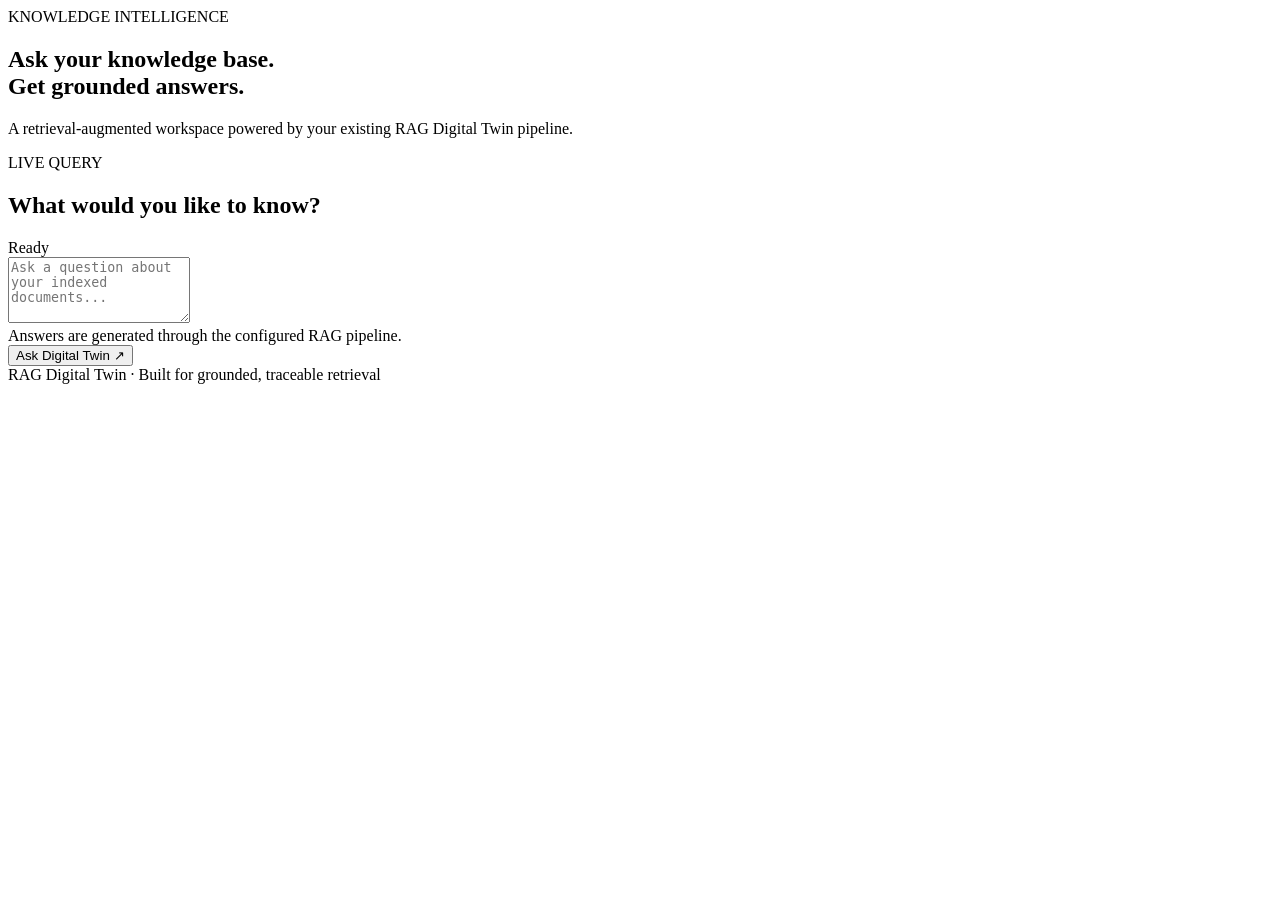
==== public/index.html @ 06cfce9b "Fix Vercel static frontend routing" ====
<!doctype html>
<html lang="en">
  <head>
    <meta charset="UTF-8" />
    <meta name="viewport" content="width=device-width, initial-scale=1.0" />
    <meta name="description" content="RAG Digital Twin — grounded answers with source attribution." />
    <title>RAG Digital Twin</title>
    <link rel="stylesheet" href="/styles.css" />
  </head>
  <body>
    <main class="shell">
      <section class="hero">
        <div class="eyebrow">KNOWLEDGE INTELLIGENCE</div>
        <h1>Ask your knowledge base.<br /><span>Get grounded answers.</span></h1>
        <p class="subtitle">A retrieval-augmented workspace powered by your existing RAG Digital Twin pipeline.</p>
      </section>

      <section class="workspace" aria-label="RAG query workspace">
        <div class="workspace-top">
          <div>
            <div class="section-label">LIVE QUERY</div>
            <h2>What would you like to know?</h2>
          </div>
          <div id="status" class="status"><span></span> Ready</div>
        </div>

        <form id="query-form">
          <textarea id="question" rows="4" required placeholder="Ask a question about your indexed documents..."></textarea>
          <div class="form-bottom">
            <div class="hint">Answers are generated through the configured RAG pipeline.</div>
            <button type="submit" id="submit">Ask Digital Twin <span>↗</span></button>
          </div>
        </form>

        <div id="error" class="message error" hidden></div>
        <article id="answer-card" class="answer-card" hidden>
          <div class="answer-header"><span class="section-label">RESPONSE</span><span id="time"></span></div>
          <div id="answer" class="answer"></div>
          <div class="meta-row"><span id="model"></span><span id="confidence"></span></div>
          <div class="sources-block">
            <div class="section-label">SOURCES</div>
            <ul id="sources"></ul>
          </div>
        </article>
      </section>
      <footer>RAG Digital Twin · Built for grounded, traceable retrieval</footer>
    </main>
    <script src="/app.js" defer></script>
  </body>
</html>
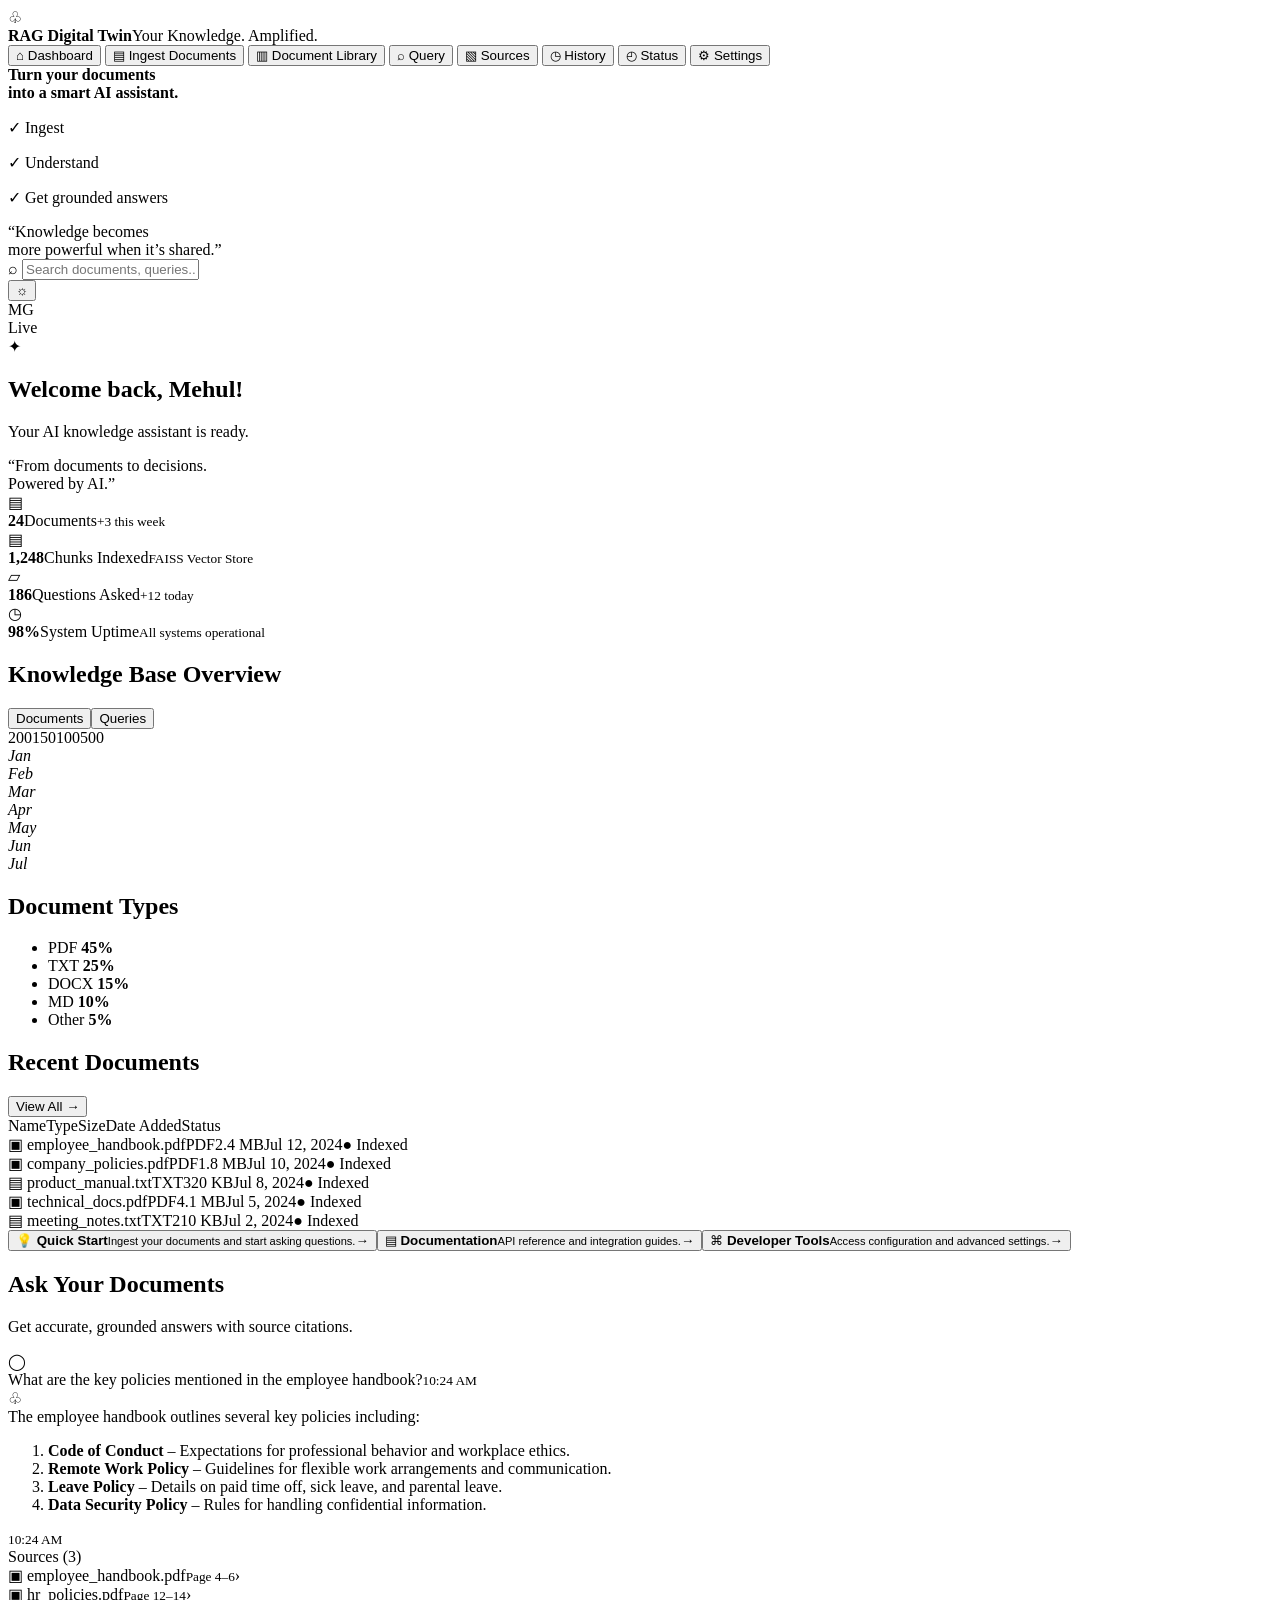
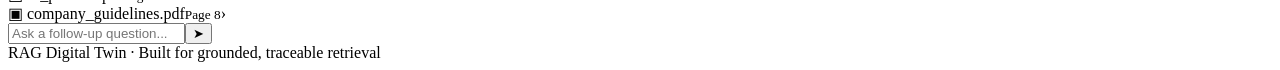
==== commit 401ecea2: "Build dashboard-style RAG workspace UI" ====
--- a/public/index.html
+++ b/public/index.html
@@ -1,50 +1,52 @@
 <!doctype html>
 <html lang="en">
-  <head>
-    <meta charset="UTF-8" />
-    <meta name="viewport" content="width=device-width, initial-scale=1.0" />
-    <meta name="description" content="RAG Digital Twin — grounded answers with source attribution." />
-    <title>RAG Digital Twin</title>
-    <link rel="stylesheet" href="/styles.css" />
-  </head>
-  <body>
-    <main class="shell">
-      <section class="hero">
-        <div class="eyebrow">KNOWLEDGE INTELLIGENCE</div>
-        <h1>Ask your knowledge base.<br /><span>Get grounded answers.</span></h1>
-        <p class="subtitle">A retrieval-augmented workspace powered by your existing RAG Digital Twin pipeline.</p>
+<head>
+  <meta charset="UTF-8" />
+  <meta name="viewport" content="width=device-width, initial-scale=1.0" />
+  <meta name="description" content="RAG Digital Twin workspace" />
+  <title>RAG Digital Twin · Dashboard</title>
+  <link rel="stylesheet" href="/styles.css" />
+</head>
+<body>
+  <div class="app-shell">
+    <aside class="sidebar">
+      <div class="brand"><div class="brand-mark">♧</div><div><strong>RAG Digital Twin</strong><span>Your Knowledge. Amplified.</span></div></div>
+      <nav class="nav" aria-label="Primary navigation">
+        <button class="nav-item active" data-section="Dashboard">⌂ <span>Dashboard</span></button>
+        <button class="nav-item" data-section="Ingest Documents">▤ <span>Ingest Documents</span></button>
+        <button class="nav-item" data-section="Document Library">▥ <span>Document Library</span></button>
+        <button class="nav-item" data-section="Query">⌕ <span>Query</span></button>
+        <button class="nav-item" data-section="Sources">▧ <span>Sources</span></button>
+        <button class="nav-item" data-section="History">◷ <span>History</span></button>
+        <button class="nav-item" data-section="Status">◴ <span>Status</span></button>
+        <button class="nav-item" data-section="Settings">⚙ <span>Settings</span></button>
+      </nav>
+      <div class="sidebar-card"><b>Turn your documents<br/>into a smart AI assistant.</b><p>✓ Ingest</p><p>✓ Understand</p><p>✓ Get grounded answers</p></div>
+      <div class="sidebar-quote">“Knowledge becomes<br/>more powerful when it’s shared.”<div class="quote-line"></div></div>
+    </aside>
+    <main class="main">
+      <header class="topbar"><div class="search">⌕ <input placeholder="Search documents, queries..." aria-label="Search" /></div><button class="icon-button" id="theme">☼</button><div class="profile">MG</div><div class="live"><i></i> Live</div></header>
+      <section class="content">
+        <div class="welcome"><div><div class="welcome-kicker">✦</div><h1>Welcome back, Mehul!</h1><p>Your AI knowledge assistant is ready.</p></div><div class="welcome-art">“From documents to decisions.<br/>Powered by AI.”</div></div>
+        <div class="stats-grid">
+          <div class="stat-card"><div class="stat-icon purple">▤</div><div><strong>24</strong><span>Documents</span><small>+3 this week</small></div></div>
+          <div class="stat-card"><div class="stat-icon green">▤</div><div><strong>1,248</strong><span>Chunks Indexed</span><small class="muted">FAISS Vector Store</small></div></div>
+          <div class="stat-card"><div class="stat-icon blue">▱</div><div><strong>186</strong><span>Questions Asked</span><small>+12 today</small></div></div>
+          <div class="stat-card"><div class="stat-icon pink">◷</div><div><strong>98%</strong><span>System Uptime</span><small class="muted">All systems operational</small></div></div>
+        </div>
+        <div class="dashboard-grid">
+          <div class="left-column">
+            <div class="panel chart-panel"><div class="panel-heading"><h2>Knowledge Base Overview</h2><div class="tabs"><button class="selected">Documents</button><button>Queries</button></div></div><div class="chart"><div class="y-labels"><span>200</span><span>150</span><span>100</span><span>50</span><span>0</span></div><div class="bars"><div style="height:25%"><em>Jan</em></div><div style="height:40%"><em>Feb</em></div><div style="height:53%"><em>Mar</em></div><div style="height:60%"><em>Apr</em></div><div style="height:67%"><em>May</em></div><div style="height:53%"><em>Jun</em></div><div style="height:80%"><em>Jul</em></div></div></div></div>
+            <div class="panel types-panel"><div class="panel-heading"><h2>Document Types</h2></div><div class="donut-row"><div class="donut"></div><ul class="legend"><li><i class="dot pdf"></i>PDF <b>45%</b></li><li><i class="dot txt"></i>TXT <b>25%</b></li><li><i class="dot docx"></i>DOCX <b>15%</b></li><li><i class="dot md"></i>MD <b>10%</b></li><li><i class="dot other"></i>Other <b>5%</b></li></ul></div></div>
+            <div class="panel recent"><div class="panel-heading"><h2>Recent Documents</h2><button class="link-btn">View All →</button></div><div class="table"><div class="table-head"><span>Name</span><span>Type</span><span>Size</span><span>Date Added</span><span>Status</span></div><div class="table-row"><span>▣ employee_handbook.pdf</span><span>PDF</span><span>2.4 MB</span><span>Jul 12, 2024</span><span class="indexed">● Indexed</span></div><div class="table-row"><span>▣ company_policies.pdf</span><span>PDF</span><span>1.8 MB</span><span>Jul 10, 2024</span><span class="indexed">● Indexed</span></div><div class="table-row"><span>▤ product_manual.txt</span><span>TXT</span><span>320 KB</span><span>Jul 8, 2024</span><span class="indexed">● Indexed</span></div><div class="table-row"><span>▣ technical_docs.pdf</span><span>PDF</span><span>4.1 MB</span><span>Jul 5, 2024</span><span class="indexed">● Indexed</span></div><div class="table-row"><span>▤ meeting_notes.txt</span><span>TXT</span><span>210 KB</span><span>Jul 2, 2024</span><span class="indexed">● Indexed</span></div></div></div>
+            <div class="quick-grid"><button class="quick-card" data-section="Ingest Documents">💡 <span><b>Quick Start</b><small>Ingest your documents and start asking questions.</small></span>→</button><button class="quick-card" data-section="Documentation">▤ <span><b>Documentation</b><small>API reference and integration guides.</small></span>→</button><button class="quick-card" data-section="Developer Tools">⌘ <span><b>Developer Tools</b><small>Access configuration and advanced settings.</small></span>→</button></div>
+          </div>
+          <aside class="query-panel panel"><div class="panel-heading"><div><h2>Ask Your Documents</h2><p>Get accurate, grounded answers with source citations.</p></div></div><div class="chat user-chat"><div class="avatar purple-bg">◯</div><div class="bubble">What are the key policies mentioned in the employee handbook?<small>10:24 AM</small></div></div><div class="chat assistant-chat"><div class="avatar green-bg">♧</div><div class="bubble" id="sample-answer">The employee handbook outlines several key policies including:<ol><li><b>Code of Conduct</b> – Expectations for professional behavior and workplace ethics.</li><li><b>Remote Work Policy</b> – Guidelines for flexible work arrangements and communication.</li><li><b>Leave Policy</b> – Details on paid time off, sick leave, and parental leave.</li><li><b>Data Security Policy</b> – Rules for handling confidential information.</li></ol><small>10:24 AM</small></div></div><div class="source-title">Sources (3)</div><div class="source-list"><div>▣ <span>employee_handbook.pdf<small>Page 4–6</small></span>›</div><div>▣ <span>hr_policies.pdf<small>Page 12–14</small></span>›</div><div>▣ <span>company_guidelines.pdf<small>Page 8</small></span>›</div></div><form id="query-form" class="follow-up"><input id="question" required placeholder="Ask a follow-up question..."/><button type="submit">➤</button></form><div id="error" class="message error" hidden></div><div id="answer-card" hidden><div id="answer"></div><div id="time"></div><div id="model"></div><div id="confidence"></div><ul id="sources"></ul></div></aside>
+        </div>
+        <footer>RAG Digital Twin · Built for grounded, traceable retrieval</footer>
       </section>
-
-      <section class="workspace" aria-label="RAG query workspace">
-        <div class="workspace-top">
-          <div>
-            <div class="section-label">LIVE QUERY</div>
-            <h2>What would you like to know?</h2>
-          </div>
-          <div id="status" class="status"><span></span> Ready</div>
-        </div>
-
-        <form id="query-form">
-          <textarea id="question" rows="4" required placeholder="Ask a question about your indexed documents..."></textarea>
-          <div class="form-bottom">
-            <div class="hint">Answers are generated through the configured RAG pipeline.</div>
-            <button type="submit" id="submit">Ask Digital Twin <span>↗</span></button>
-          </div>
-        </form>
-
-        <div id="error" class="message error" hidden></div>
-        <article id="answer-card" class="answer-card" hidden>
-          <div class="answer-header"><span class="section-label">RESPONSE</span><span id="time"></span></div>
-          <div id="answer" class="answer"></div>
-          <div class="meta-row"><span id="model"></span><span id="confidence"></span></div>
-          <div class="sources-block">
-            <div class="section-label">SOURCES</div>
-            <ul id="sources"></ul>
-          </div>
-        </article>
-      </section>
-      <footer>RAG Digital Twin · Built for grounded, traceable retrieval</footer>
     </main>
-    <script src="/app.js" defer></script>
-  </body>
+  </div>
+  <script src="/app.js" defer></script>
+</body>
 </html>
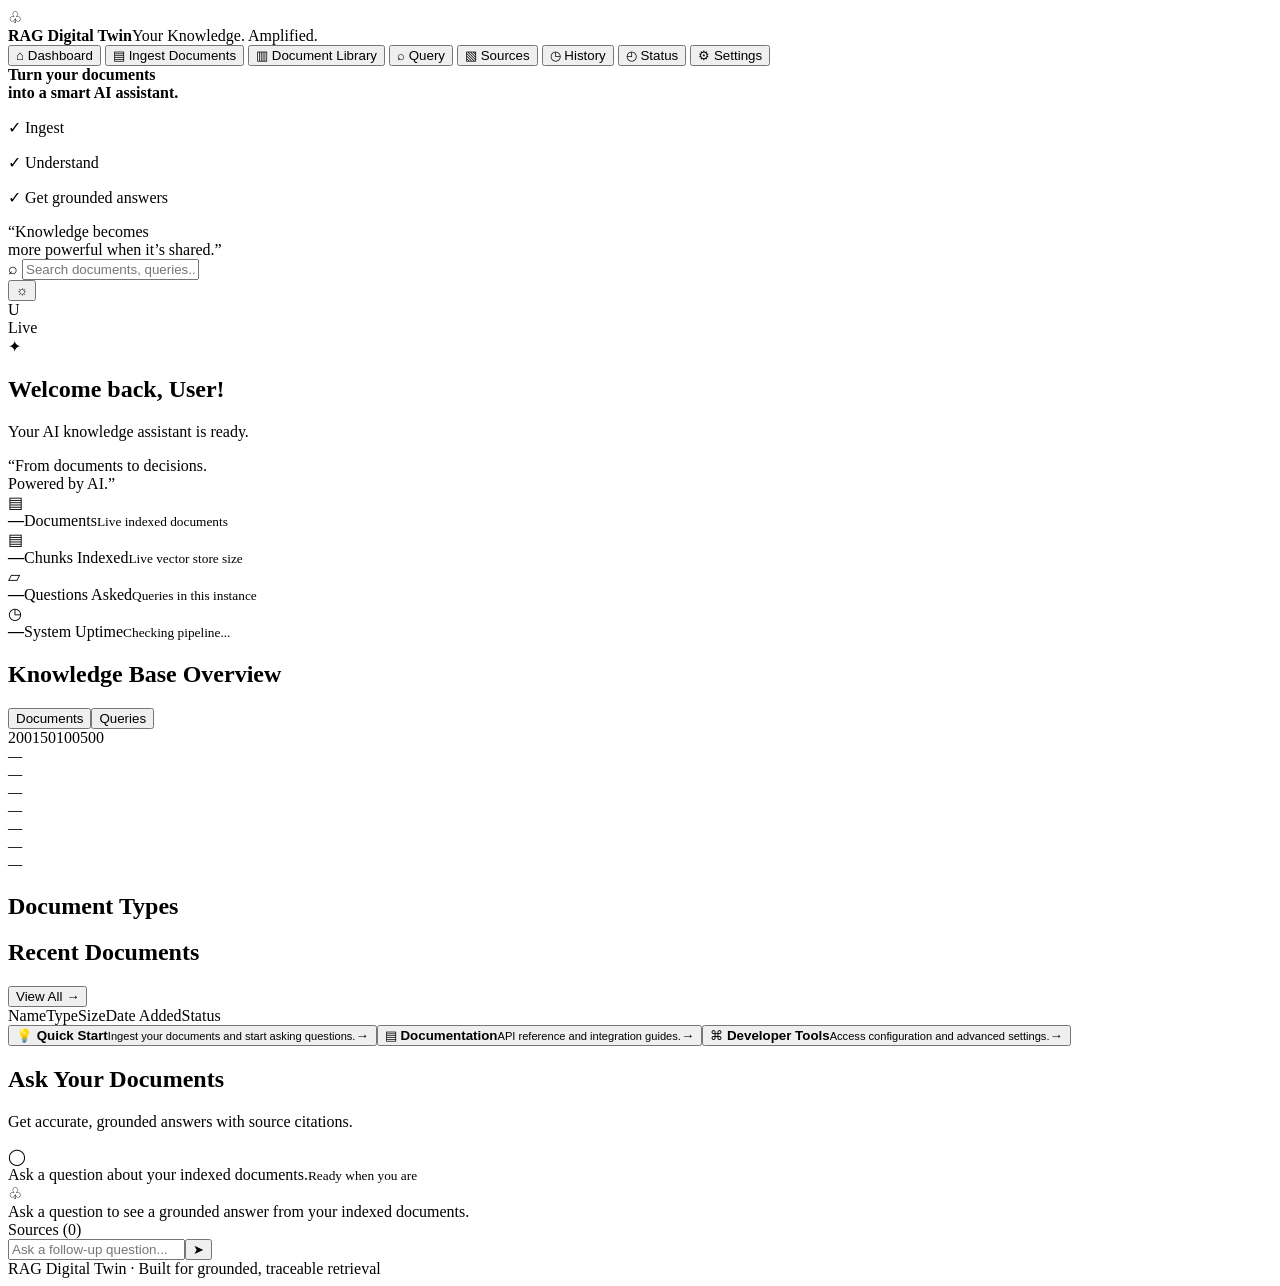
==== commit 5ddff188: "Enable working theme toggle and dynamic profile initials" ====
--- a/public/index.html
+++ b/public/index.html
@@ -25,28 +25,29 @@
       <div class="sidebar-quote">“Knowledge becomes<br/>more powerful when it’s shared.”<div class="quote-line"></div></div>
     </aside>
     <main class="main">
-      <header class="topbar"><div class="search">⌕ <input placeholder="Search documents, queries..." aria-label="Search" /></div><button class="icon-button" id="theme">☼</button><div class="profile">MG</div><div class="live"><i></i> Live</div></header>
+      <header class="topbar"><div class="search">⌕ <input placeholder="Search documents, queries..." aria-label="Search" /></div><button class="icon-button" id="theme" aria-label="Switch theme">☼</button><div class="profile">U</div><div class="live"><i></i> Live</div></header>
       <section class="content">
-        <div class="welcome"><div><div class="welcome-kicker">✦</div><h1>Welcome back, Mehul!</h1><p>Your AI knowledge assistant is ready.</p></div><div class="welcome-art">“From documents to decisions.<br/>Powered by AI.”</div></div>
+        <div class="welcome"><div><div class="welcome-kicker">✦</div><h1>Welcome back, User!</h1><p>Your AI knowledge assistant is ready.</p></div><div class="welcome-art">“From documents to decisions.<br/>Powered by AI.”</div></div>
         <div class="stats-grid">
-          <div class="stat-card"><div class="stat-icon purple">▤</div><div><strong>24</strong><span>Documents</span><small>+3 this week</small></div></div>
-          <div class="stat-card"><div class="stat-icon green">▤</div><div><strong>1,248</strong><span>Chunks Indexed</span><small class="muted">FAISS Vector Store</small></div></div>
-          <div class="stat-card"><div class="stat-icon blue">▱</div><div><strong>186</strong><span>Questions Asked</span><small>+12 today</small></div></div>
-          <div class="stat-card"><div class="stat-icon pink">◷</div><div><strong>98%</strong><span>System Uptime</span><small class="muted">All systems operational</small></div></div>
+          <div class="stat-card"><div class="stat-icon purple">▤</div><div><strong>—</strong><span>Documents</span><small>Live indexed documents</small></div></div>
+          <div class="stat-card"><div class="stat-icon green">▤</div><div><strong>—</strong><span>Chunks Indexed</span><small class="muted">Live vector store size</small></div></div>
+          <div class="stat-card"><div class="stat-icon blue">▱</div><div><strong>—</strong><span>Questions Asked</span><small>Queries in this instance</small></div></div>
+          <div class="stat-card"><div class="stat-icon pink">◷</div><div><strong>—</strong><span>System Uptime</span><small class="muted">Checking pipeline...</small></div></div>
         </div>
         <div class="dashboard-grid">
           <div class="left-column">
-            <div class="panel chart-panel"><div class="panel-heading"><h2>Knowledge Base Overview</h2><div class="tabs"><button class="selected">Documents</button><button>Queries</button></div></div><div class="chart"><div class="y-labels"><span>200</span><span>150</span><span>100</span><span>50</span><span>0</span></div><div class="bars"><div style="height:25%"><em>Jan</em></div><div style="height:40%"><em>Feb</em></div><div style="height:53%"><em>Mar</em></div><div style="height:60%"><em>Apr</em></div><div style="height:67%"><em>May</em></div><div style="height:53%"><em>Jun</em></div><div style="height:80%"><em>Jul</em></div></div></div></div>
-            <div class="panel types-panel"><div class="panel-heading"><h2>Document Types</h2></div><div class="donut-row"><div class="donut"></div><ul class="legend"><li><i class="dot pdf"></i>PDF <b>45%</b></li><li><i class="dot txt"></i>TXT <b>25%</b></li><li><i class="dot docx"></i>DOCX <b>15%</b></li><li><i class="dot md"></i>MD <b>10%</b></li><li><i class="dot other"></i>Other <b>5%</b></li></ul></div></div>
-            <div class="panel recent"><div class="panel-heading"><h2>Recent Documents</h2><button class="link-btn">View All →</button></div><div class="table"><div class="table-head"><span>Name</span><span>Type</span><span>Size</span><span>Date Added</span><span>Status</span></div><div class="table-row"><span>▣ employee_handbook.pdf</span><span>PDF</span><span>2.4 MB</span><span>Jul 12, 2024</span><span class="indexed">● Indexed</span></div><div class="table-row"><span>▣ company_policies.pdf</span><span>PDF</span><span>1.8 MB</span><span>Jul 10, 2024</span><span class="indexed">● Indexed</span></div><div class="table-row"><span>▤ product_manual.txt</span><span>TXT</span><span>320 KB</span><span>Jul 8, 2024</span><span class="indexed">● Indexed</span></div><div class="table-row"><span>▣ technical_docs.pdf</span><span>PDF</span><span>4.1 MB</span><span>Jul 5, 2024</span><span class="indexed">● Indexed</span></div><div class="table-row"><span>▤ meeting_notes.txt</span><span>TXT</span><span>210 KB</span><span>Jul 2, 2024</span><span class="indexed">● Indexed</span></div></div></div>
+            <div class="panel chart-panel"><div class="panel-heading"><h2>Knowledge Base Overview</h2><div class="tabs"><button class="selected">Documents</button><button>Queries</button></div></div><div class="chart"><div class="y-labels"><span>200</span><span>150</span><span>100</span><span>50</span><span>0</span></div><div class="bars"><div><em>—</em></div><div><em>—</em></div><div><em>—</em></div><div><em>—</em></div><div><em>—</em></div><div><em>—</em></div><div><em>—</em></div></div></div></div>
+            <div class="panel types-panel"><div class="panel-heading"><h2>Document Types</h2></div><div class="donut-row"><div class="donut"></div><ul class="legend"></ul></div></div>
+            <div class="panel recent"><div class="panel-heading"><h2>Recent Documents</h2><button class="link-btn">View All →</button></div><div class="table"><div class="table-head"><span>Name</span><span>Type</span><span>Size</span><span>Date Added</span><span>Status</span></div></div></div>
             <div class="quick-grid"><button class="quick-card" data-section="Ingest Documents">💡 <span><b>Quick Start</b><small>Ingest your documents and start asking questions.</small></span>→</button><button class="quick-card" data-section="Documentation">▤ <span><b>Documentation</b><small>API reference and integration guides.</small></span>→</button><button class="quick-card" data-section="Developer Tools">⌘ <span><b>Developer Tools</b><small>Access configuration and advanced settings.</small></span>→</button></div>
           </div>
-          <aside class="query-panel panel"><div class="panel-heading"><div><h2>Ask Your Documents</h2><p>Get accurate, grounded answers with source citations.</p></div></div><div class="chat user-chat"><div class="avatar purple-bg">◯</div><div class="bubble">What are the key policies mentioned in the employee handbook?<small>10:24 AM</small></div></div><div class="chat assistant-chat"><div class="avatar green-bg">♧</div><div class="bubble" id="sample-answer">The employee handbook outlines several key policies including:<ol><li><b>Code of Conduct</b> – Expectations for professional behavior and workplace ethics.</li><li><b>Remote Work Policy</b> – Guidelines for flexible work arrangements and communication.</li><li><b>Leave Policy</b> – Details on paid time off, sick leave, and parental leave.</li><li><b>Data Security Policy</b> – Rules for handling confidential information.</li></ol><small>10:24 AM</small></div></div><div class="source-title">Sources (3)</div><div class="source-list"><div>▣ <span>employee_handbook.pdf<small>Page 4–6</small></span>›</div><div>▣ <span>hr_policies.pdf<small>Page 12–14</small></span>›</div><div>▣ <span>company_guidelines.pdf<small>Page 8</small></span>›</div></div><form id="query-form" class="follow-up"><input id="question" required placeholder="Ask a follow-up question..."/><button type="submit">➤</button></form><div id="error" class="message error" hidden></div><div id="answer-card" hidden><div id="answer"></div><div id="time"></div><div id="model"></div><div id="confidence"></div><ul id="sources"></ul></div></aside>
+          <aside class="query-panel panel"><div class="panel-heading"><div><h2>Ask Your Documents</h2><p>Get accurate, grounded answers with source citations.</p></div></div><div class="chat user-chat"><div class="avatar purple-bg">◯</div><div class="bubble">Ask a question about your indexed documents.<small>Ready when you are</small></div></div><div class="chat assistant-chat"><div class="avatar green-bg">♧</div><div class="bubble" id="sample-answer">Ask a question to see a grounded answer from your indexed documents.</div></div><div class="source-title">Sources (0)</div><div class="source-list"></div><form id="query-form" class="follow-up"><input id="question" required placeholder="Ask a follow-up question..."/><button type="submit">➤</button></form><div id="error" class="message error" hidden></div><div id="answer-card" hidden><div id="answer"></div><div id="time"></div><div id="model"></div><div id="confidence"></div><ul id="sources"></ul></div></aside>
         </div>
         <footer>RAG Digital Twin · Built for grounded, traceable retrieval</footer>
       </section>
     </main>
   </div>
   <script src="/app.js" defer></script>
+  <script src="/theme.js" defer></script>
 </body>
 </html>
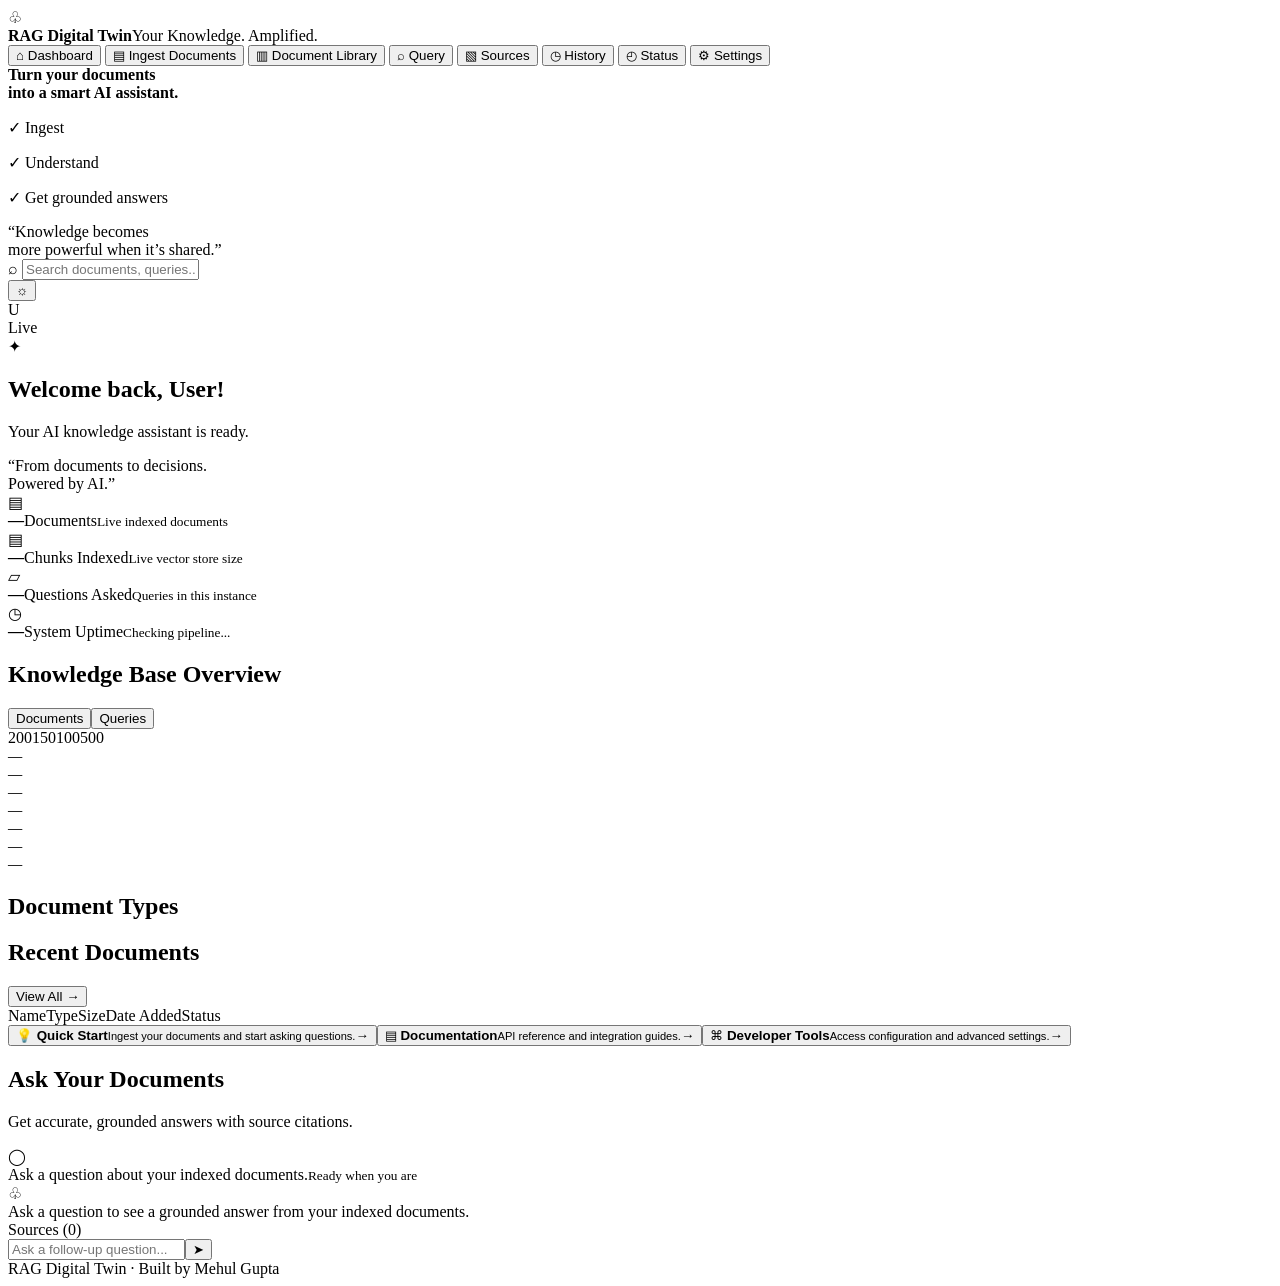
==== commit 8e69ed4a: "Add Mehul Gupta attribution to dashboard" ====
--- a/public/index.html
+++ b/public/index.html
@@ -43,11 +43,12 @@
           </div>
           <aside class="query-panel panel"><div class="panel-heading"><div><h2>Ask Your Documents</h2><p>Get accurate, grounded answers with source citations.</p></div></div><div class="chat user-chat"><div class="avatar purple-bg">◯</div><div class="bubble">Ask a question about your indexed documents.<small>Ready when you are</small></div></div><div class="chat assistant-chat"><div class="avatar green-bg">♧</div><div class="bubble" id="sample-answer">Ask a question to see a grounded answer from your indexed documents.</div></div><div class="source-title">Sources (0)</div><div class="source-list"></div><form id="query-form" class="follow-up"><input id="question" required placeholder="Ask a follow-up question..."/><button type="submit">➤</button></form><div id="error" class="message error" hidden></div><div id="answer-card" hidden><div id="answer"></div><div id="time"></div><div id="model"></div><div id="confidence"></div><ul id="sources"></ul></div></aside>
         </div>
-        <footer>RAG Digital Twin · Built for grounded, traceable retrieval</footer>
+        <footer>RAG Digital Twin · Built by Mehul Gupta</footer>
       </section>
     </main>
   </div>
   <script src="/app.js" defer></script>
+  <script src="/sections.js" defer></script>
   <script src="/theme.js" defer></script>
 </body>
 </html>
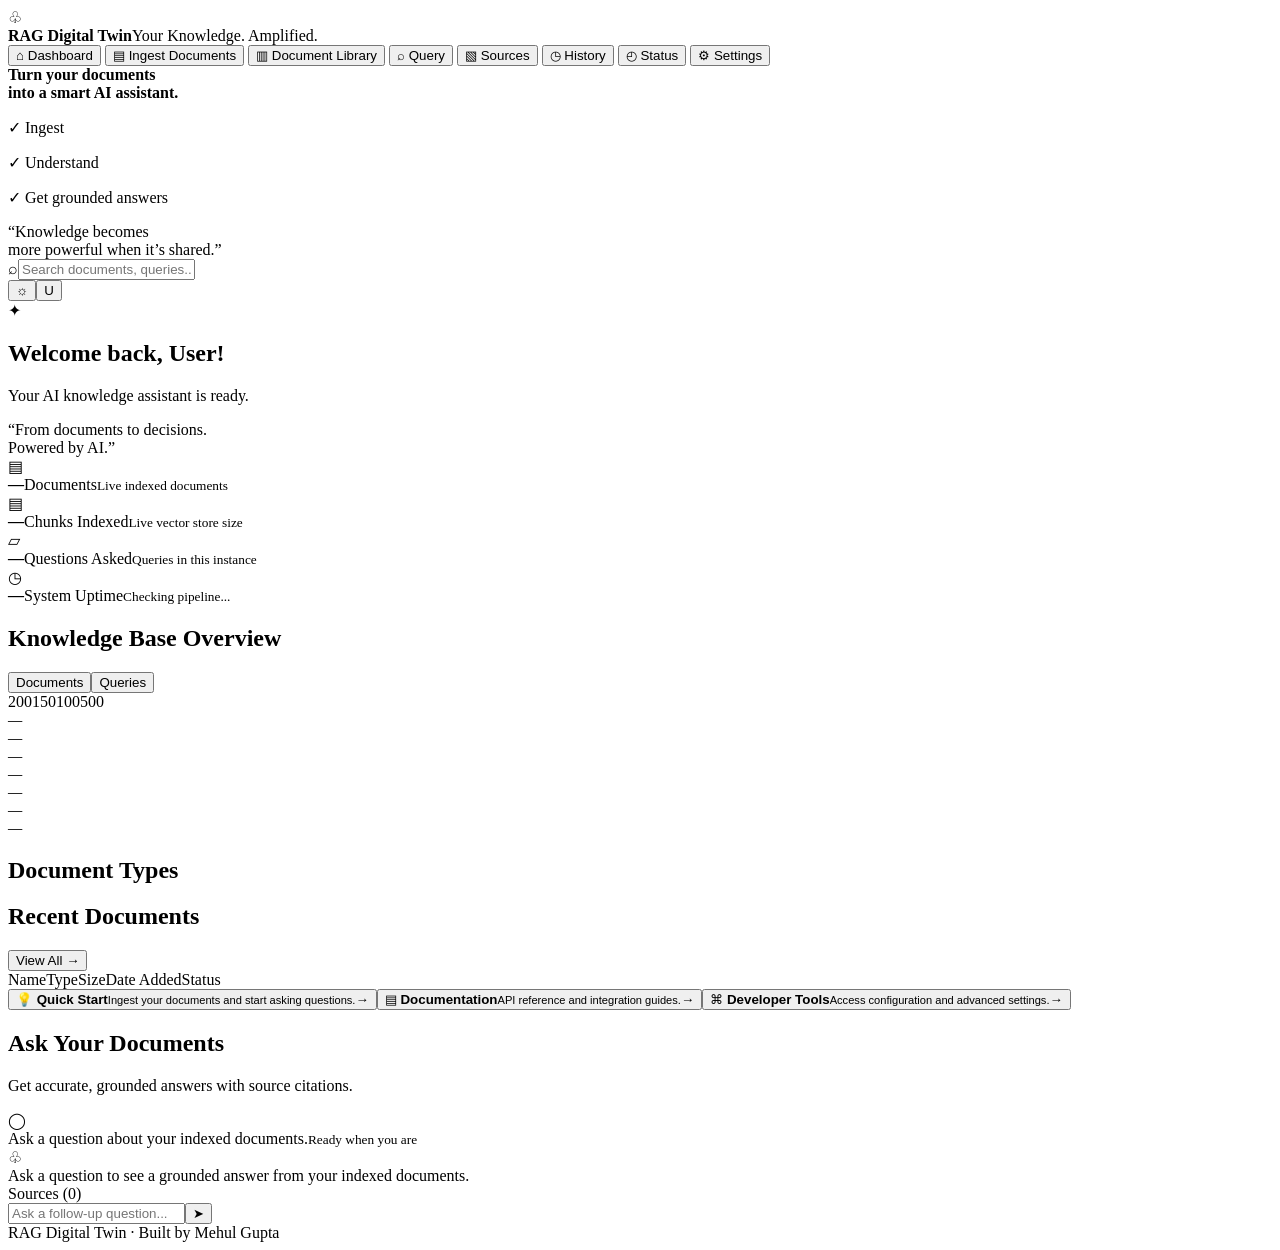
==== commit e440f9a9: "Polish search, upload feedback, and profile navigation" ====
--- a/public/index.html
+++ b/public/index.html
@@ -25,7 +25,7 @@
       <div class="sidebar-quote">“Knowledge becomes<br/>more powerful when it’s shared.”<div class="quote-line"></div></div>
     </aside>
     <main class="main">
-      <header class="topbar"><div class="search">⌕ <input placeholder="Search documents, queries..." aria-label="Search" /></div><button class="icon-button" id="theme" aria-label="Switch theme">☼</button><div class="profile">U</div><div class="live"><i></i> Live</div></header>
+      <header class="topbar"><div class="search"><span class="search-icon" aria-hidden="true">⌕</span><input placeholder="Search documents, queries..." aria-label="Search" /></div><button class="icon-button" id="theme" aria-label="Switch theme">☼</button><button class="profile" type="button" data-section="Settings" aria-label="Open settings">U</button></header>
       <section class="content">
         <div class="welcome"><div><div class="welcome-kicker">✦</div><h1>Welcome back, User!</h1><p>Your AI knowledge assistant is ready.</p></div><div class="welcome-art">“From documents to decisions.<br/>Powered by AI.”</div></div>
         <div class="stats-grid">
